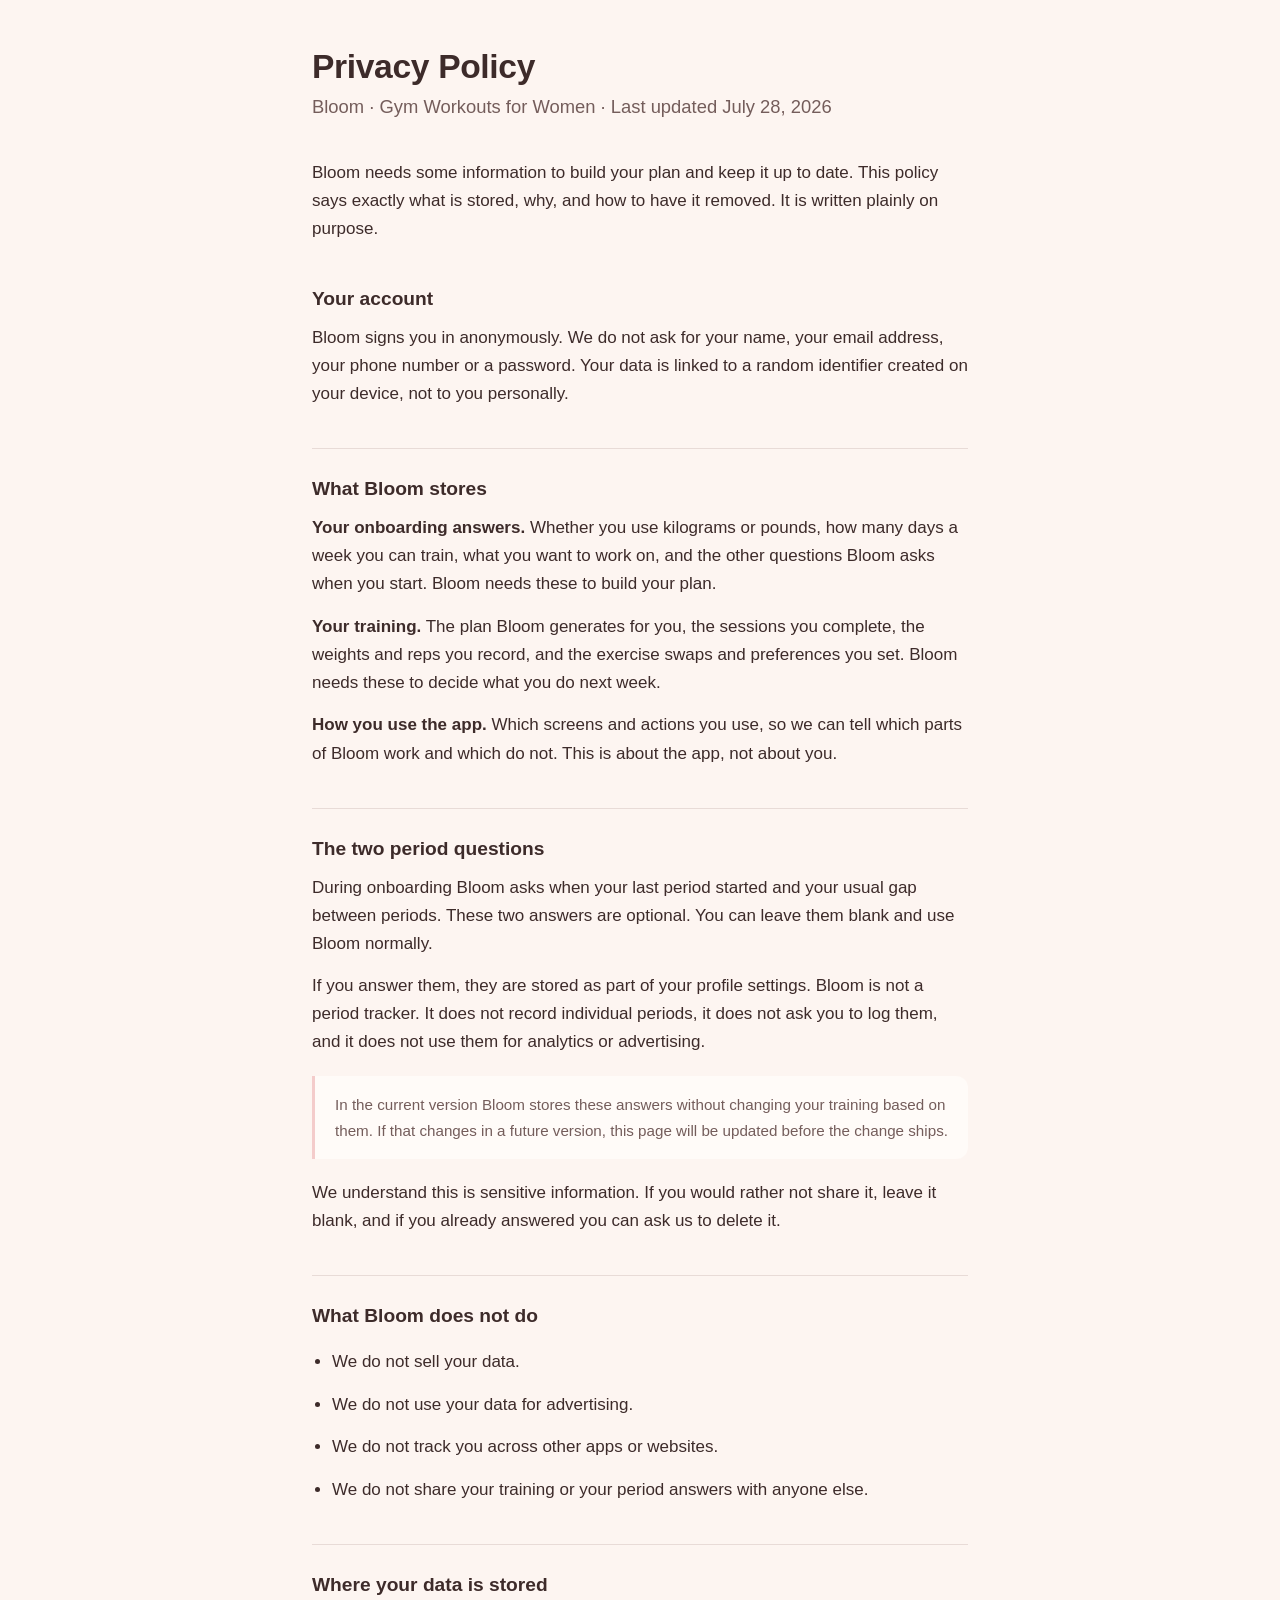
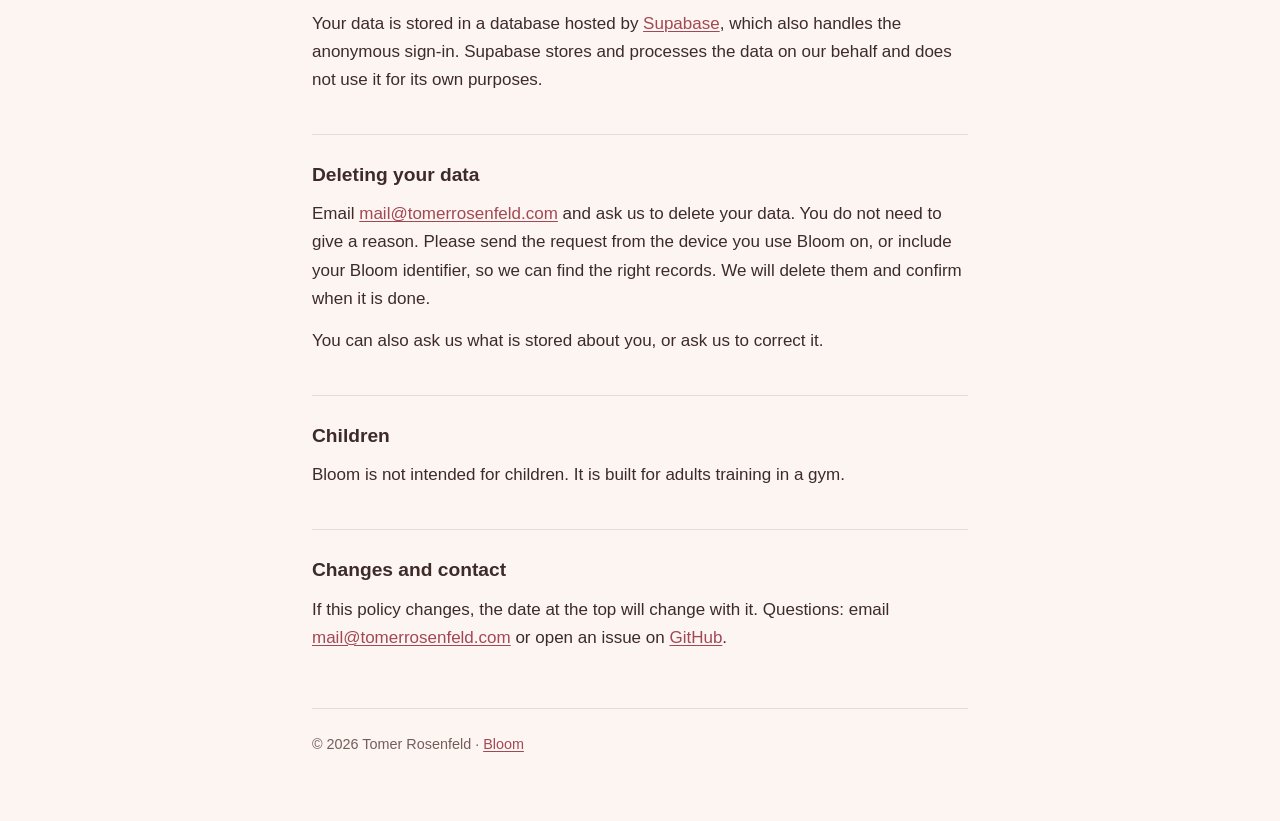
==== privacy.html @ 8844488a "Bloom support and privacy pages" ====
<!DOCTYPE html>
<html lang="en">
<head>
<meta charset="utf-8">
<meta name="viewport" content="width=device-width, initial-scale=1">
<title>Privacy Policy · Bloom</title>
<meta name="description" content="What Bloom stores, why, and how to have it deleted.">
<link rel="icon" href="icon.png">
<link rel="stylesheet" href="style.css">
</head>
<body>
<h1>Privacy Policy</h1>
<p class="sub">Bloom · Gym Workouts for Women · Last updated July 28, 2026</p>

<p>Bloom needs some information to build your plan and keep it up to date. This policy says exactly what is stored, why, and how to have it removed. It is written plainly on purpose.</p>

<h2>Your account</h2>
<p>Bloom signs you in anonymously. We do not ask for your name, your email address, your phone number or a password. Your data is linked to a random identifier created on your device, not to you personally.</p>

<h2>What Bloom stores</h2>
<p><strong>Your onboarding answers.</strong> Whether you use kilograms or pounds, how many days a week you can train, what you want to work on, and the other questions Bloom asks when you start. Bloom needs these to build your plan.</p>
<p><strong>Your training.</strong> The plan Bloom generates for you, the sessions you complete, the weights and reps you record, and the exercise swaps and preferences you set. Bloom needs these to decide what you do next week.</p>
<p><strong>How you use the app.</strong> Which screens and actions you use, so we can tell which parts of Bloom work and which do not. This is about the app, not about you.</p>

<h2>The two period questions</h2>
<p>During onboarding Bloom asks when your last period started and your usual gap between periods. These two answers are optional. You can leave them blank and use Bloom normally.</p>
<p>If you answer them, they are stored as part of your profile settings. Bloom is not a period tracker. It does not record individual periods, it does not ask you to log them, and it does not use them for analytics or advertising.</p>
<div class="note">
<p>In the current version Bloom stores these answers without changing your training based on them. If that changes in a future version, this page will be updated before the change ships.</p>
</div>
<p>We understand this is sensitive information. If you would rather not share it, leave it blank, and if you already answered you can ask us to delete it.</p>

<h2>What Bloom does not do</h2>
<ul>
<li>We do not sell your data.</li>
<li>We do not use your data for advertising.</li>
<li>We do not track you across other apps or websites.</li>
<li>We do not share your training or your period answers with anyone else.</li>
</ul>

<h2>Where your data is stored</h2>
<p>Your data is stored in a database hosted by <a href="https://supabase.com/privacy">Supabase</a>, which also handles the anonymous sign-in. Supabase stores and processes the data on our behalf and does not use it for its own purposes.</p>

<h2>Deleting your data</h2>
<p>Email <a href="mailto:mail@tomerrosenfeld.com">mail@tomerrosenfeld.com</a> and ask us to delete your data. You do not need to give a reason. Please send the request from the device you use Bloom on, or include your Bloom identifier, so we can find the right records. We will delete them and confirm when it is done.</p>
<p>You can also ask us what is stored about you, or ask us to correct it.</p>

<h2>Children</h2>
<p>Bloom is not intended for children. It is built for adults training in a gym.</p>

<h2>Changes and contact</h2>
<p>If this policy changes, the date at the top will change with it. Questions: email <a href="mailto:mail@tomerrosenfeld.com">mail@tomerrosenfeld.com</a> or open an issue on <a href="https://github.com/WomensGym/bloom-site/issues">GitHub</a>.</p>

<footer>© 2026 Tomer Rosenfeld · <a href="./">Bloom</a></footer>
</body>
</html>
---- style.css ----
:root {
  --cream: #FDF5F1;
  --paper: #FFFBF8;
  --blush: #F4CCCB;
  --blush-soft: #FCE5E4;
  --rose: #C76870;
  --rose-deep: #A24854;
  --coral: #E98667;
  --ink: #3D2B2A;
  --ink-soft: #745D5B;
  --line: #E8DBD7;
}

* { box-sizing: border-box; }

body {
  margin: 0 auto;
  padding: 3rem 1.5rem 4rem;
  max-width: 44rem;
  background: var(--cream);
  color: var(--ink);
  font: 17px/1.65 -apple-system, BlinkMacSystemFont, "Segoe UI", Roboto, sans-serif;
  -webkit-text-size-adjust: 100%;
}

.mark {
  display: block;
  width: 88px;
  height: 88px;
  margin: 0 0 1.5rem;
  border-radius: 22px;
  box-shadow: 0 6px 24px rgba(162, 72, 84, 0.14);
}

h1 {
  margin: 0 0 0.35rem;
  font-size: 2.1rem;
  line-height: 1.15;
  letter-spacing: -0.01em;
}

.sub {
  margin: 0 0 2.25rem;
  color: var(--ink-soft);
  font-size: 1.15rem;
}

h2 {
  margin: 2.5rem 0 0.6rem;
  padding-top: 1.5rem;
  border-top: 1px solid var(--line);
  font-size: 1.2rem;
}

h2:first-of-type { border-top: 0; padding-top: 0; }

p, li { margin: 0 0 0.9rem; }

ul { padding-left: 1.25rem; }

a { color: var(--rose-deep); text-decoration-thickness: 1px; text-underline-offset: 2px; }
a:hover { color: var(--coral); }

.note {
  margin: 1.25rem 0;
  padding: 1rem 1.25rem;
  border-left: 3px solid var(--blush);
  border-radius: 0 12px 12px 0;
  background: var(--paper);
  color: var(--ink-soft);
  font-size: 0.95rem;
}

.note p:last-child { margin-bottom: 0; }

footer {
  margin-top: 3.5rem;
  padding-top: 1.5rem;
  border-top: 1px solid var(--line);
  color: var(--ink-soft);
  font-size: 0.9rem;
}

@media (max-width: 30rem) {
  body { padding: 2rem 1.25rem 3rem; }
  h1 { font-size: 1.75rem; }
}
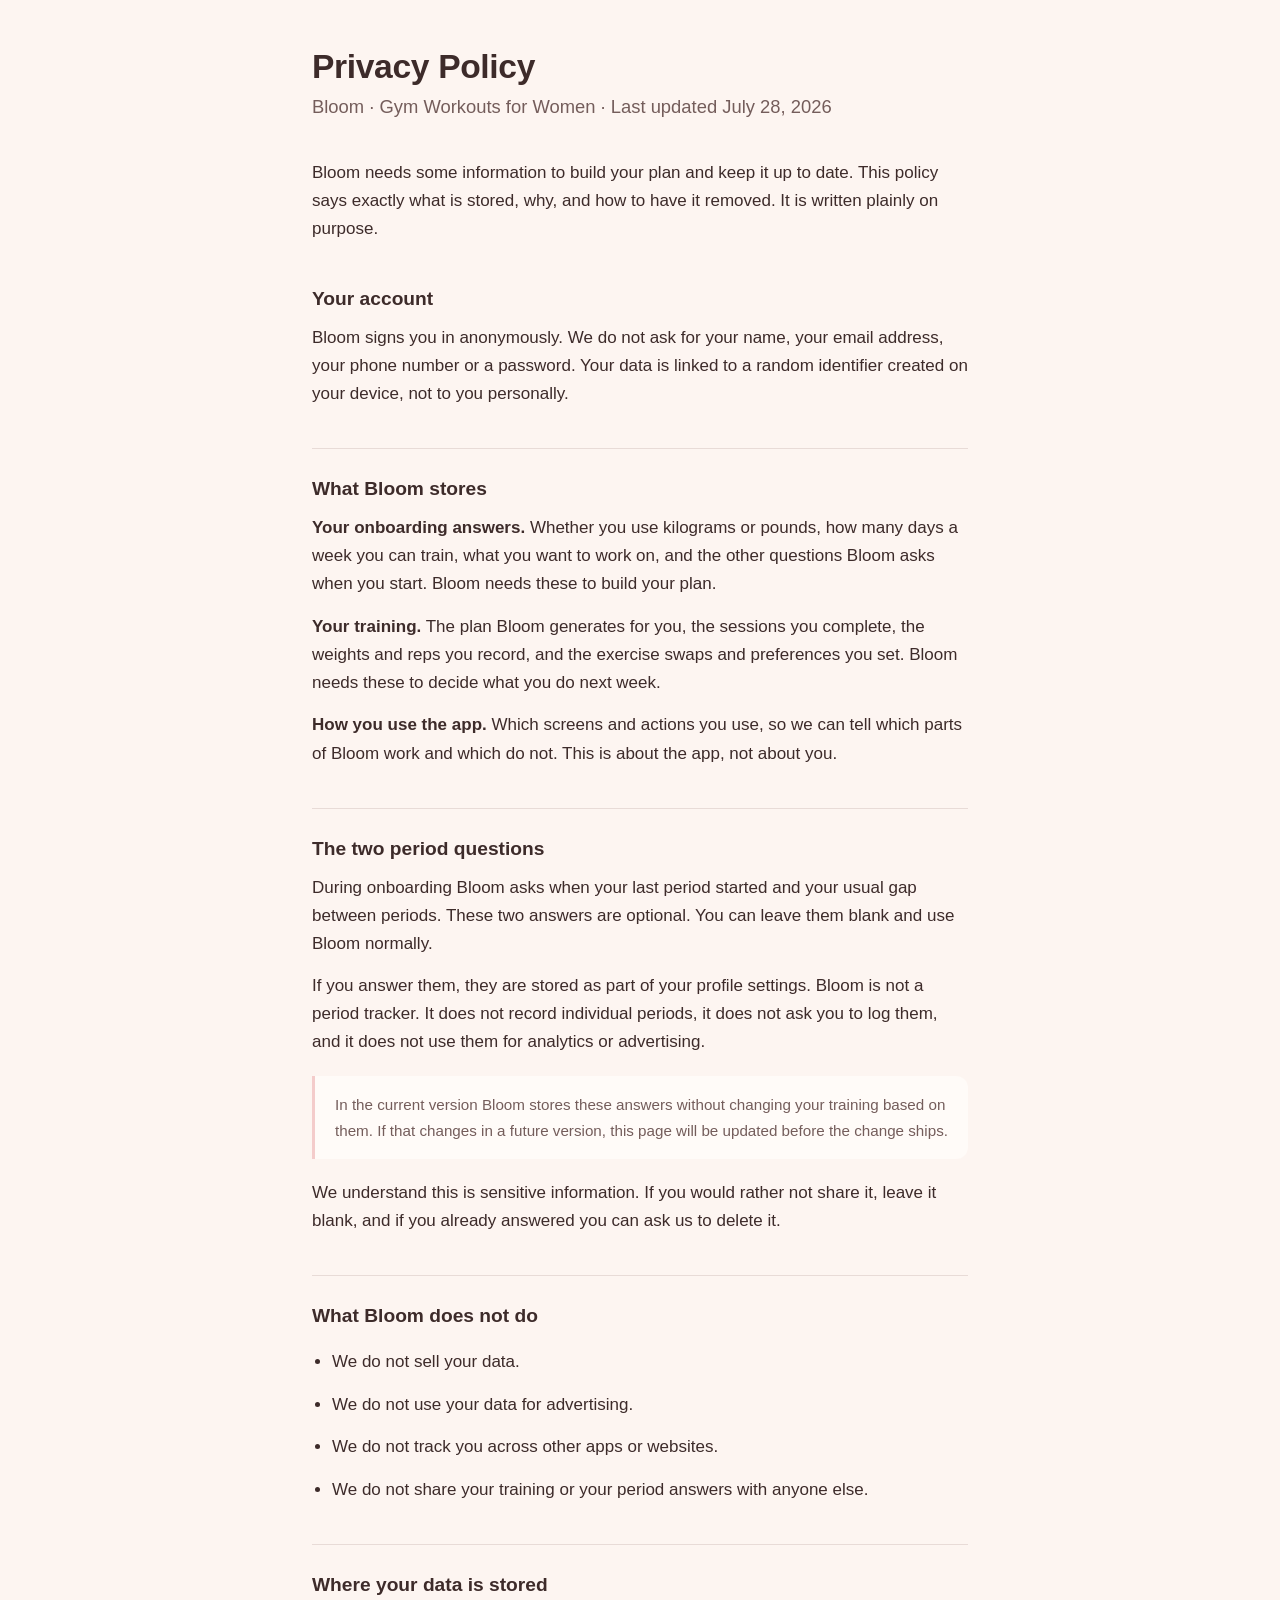
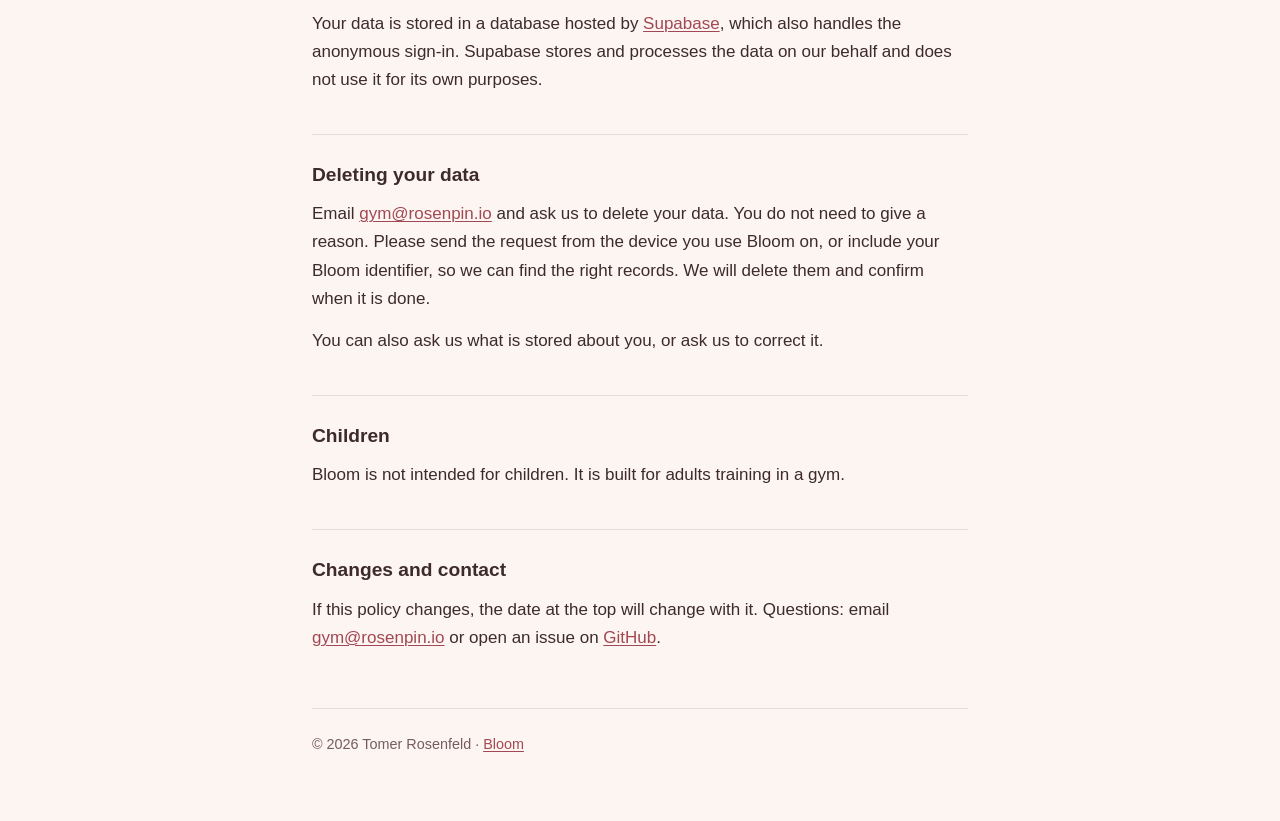
==== commit 218b0f8b: "Use gym@rosenpin.io, the app's own support address" ====
--- a/privacy.html
+++ b/privacy.html
@@ -42,14 +42,14 @@
 <p>Your data is stored in a database hosted by <a href="https://supabase.com/privacy">Supabase</a>, which also handles the anonymous sign-in. Supabase stores and processes the data on our behalf and does not use it for its own purposes.</p>
 
 <h2>Deleting your data</h2>
-<p>Email <a href="mailto:mail@tomerrosenfeld.com">mail@tomerrosenfeld.com</a> and ask us to delete your data. You do not need to give a reason. Please send the request from the device you use Bloom on, or include your Bloom identifier, so we can find the right records. We will delete them and confirm when it is done.</p>
+<p>Email <a href="mailto:gym@rosenpin.io">gym@rosenpin.io</a> and ask us to delete your data. You do not need to give a reason. Please send the request from the device you use Bloom on, or include your Bloom identifier, so we can find the right records. We will delete them and confirm when it is done.</p>
 <p>You can also ask us what is stored about you, or ask us to correct it.</p>
 
 <h2>Children</h2>
 <p>Bloom is not intended for children. It is built for adults training in a gym.</p>
 
 <h2>Changes and contact</h2>
-<p>If this policy changes, the date at the top will change with it. Questions: email <a href="mailto:mail@tomerrosenfeld.com">mail@tomerrosenfeld.com</a> or open an issue on <a href="https://github.com/WomensGym/bloom-site/issues">GitHub</a>.</p>
+<p>If this policy changes, the date at the top will change with it. Questions: email <a href="mailto:gym@rosenpin.io">gym@rosenpin.io</a> or open an issue on <a href="https://github.com/WomensGym/bloom-site/issues">GitHub</a>.</p>
 
 <footer>© 2026 Tomer Rosenfeld · <a href="./">Bloom</a></footer>
 </body>
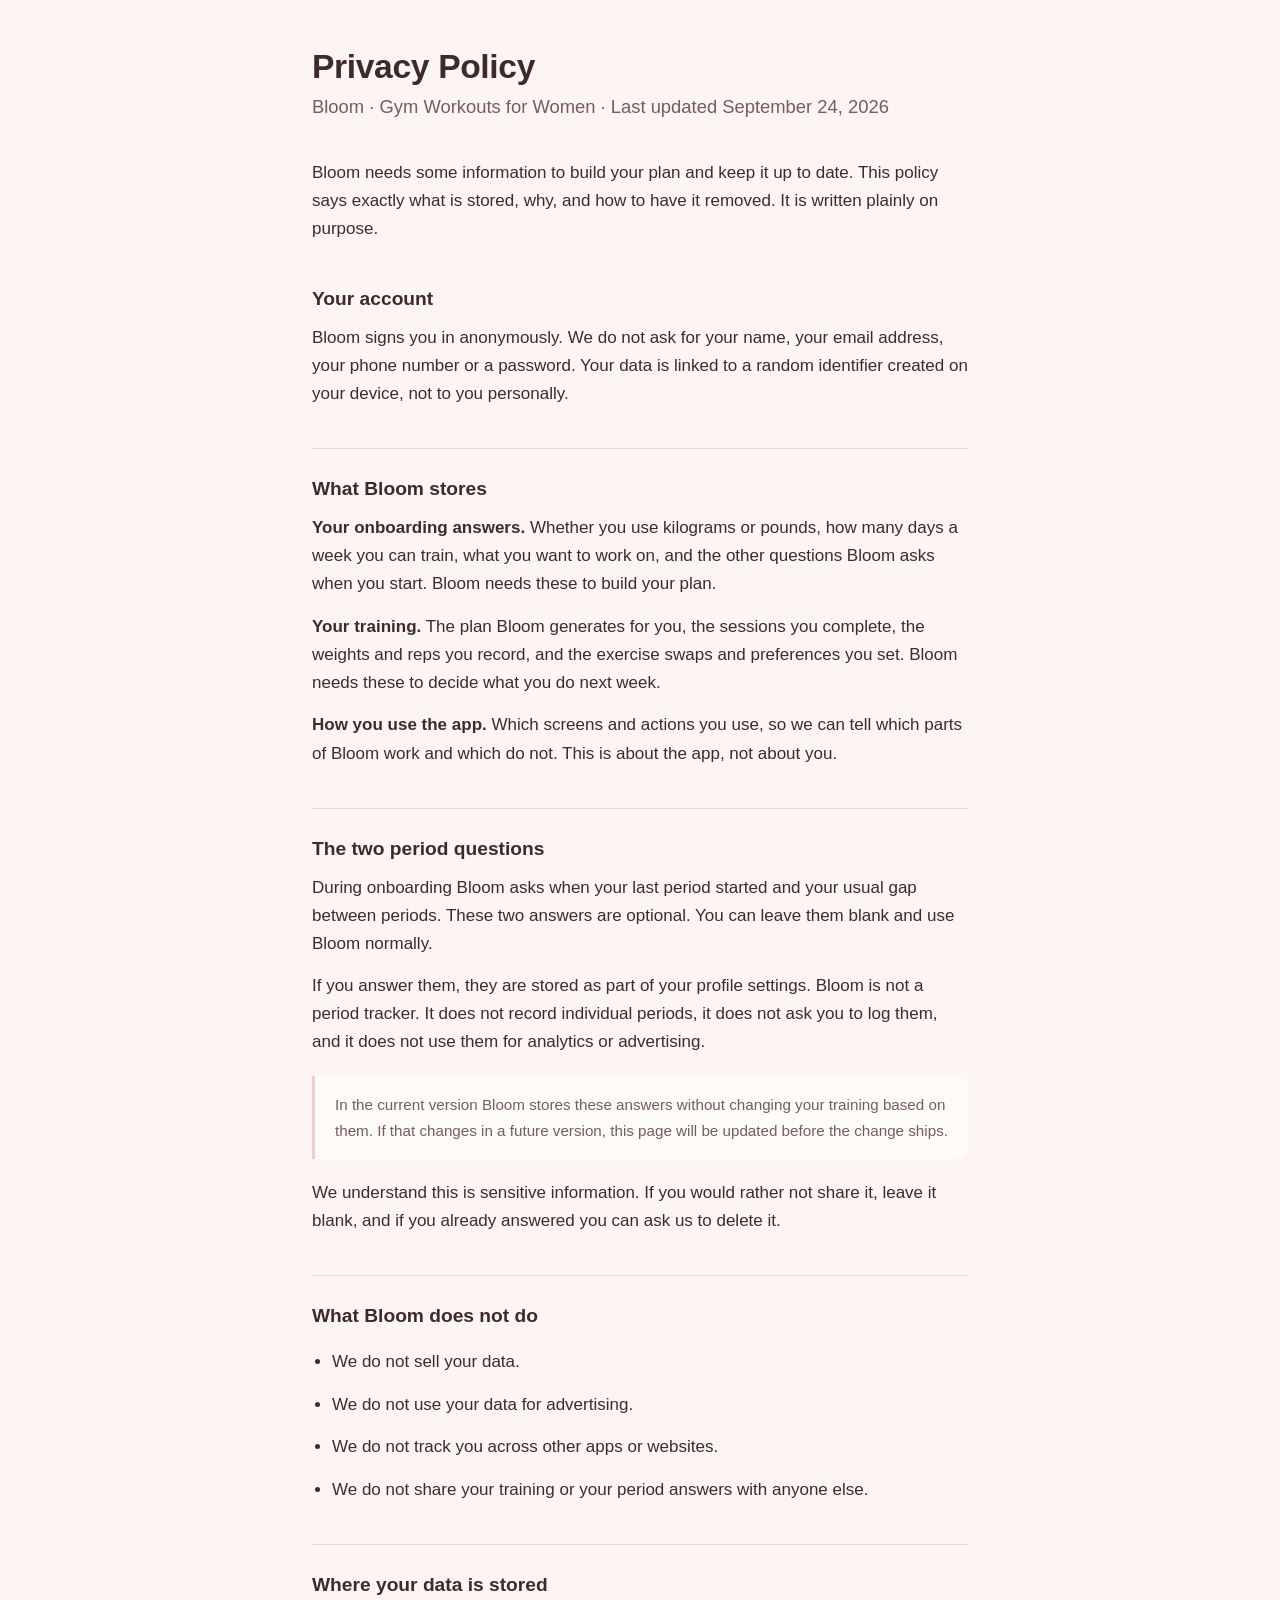
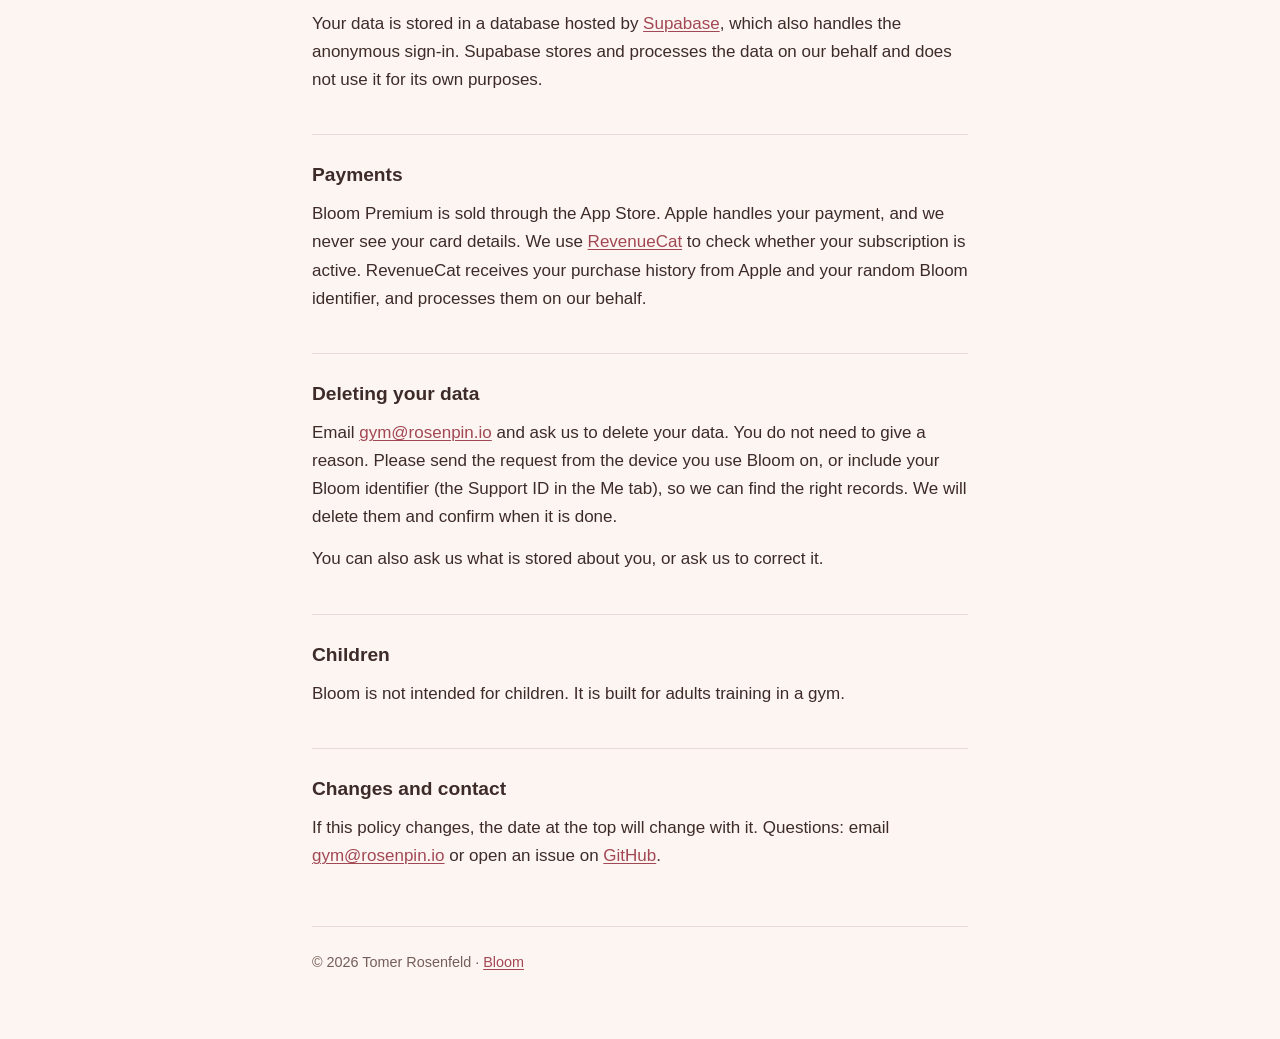
==== commit 24ff3334: "privacy: payments via App Store and RevenueCat; Support ID" ====
--- a/privacy.html
+++ b/privacy.html
@@ -10,7 +10,7 @@
 </head>
 <body>
 <h1>Privacy Policy</h1>
-<p class="sub">Bloom · Gym Workouts for Women · Last updated July 28, 2026</p>
+<p class="sub">Bloom · Gym Workouts for Women · Last updated September 24, 2026</p>
 
 <p>Bloom needs some information to build your plan and keep it up to date. This policy says exactly what is stored, why, and how to have it removed. It is written plainly on purpose.</p>
 
@@ -41,8 +41,11 @@
 <h2>Where your data is stored</h2>
 <p>Your data is stored in a database hosted by <a href="https://supabase.com/privacy">Supabase</a>, which also handles the anonymous sign-in. Supabase stores and processes the data on our behalf and does not use it for its own purposes.</p>
 
+<h2>Payments</h2>
+<p>Bloom Premium is sold through the App Store. Apple handles your payment, and we never see your card details. We use <a href="https://www.revenuecat.com/privacy">RevenueCat</a> to check whether your subscription is active. RevenueCat receives your purchase history from Apple and your random Bloom identifier, and processes them on our behalf.</p>
+
 <h2>Deleting your data</h2>
-<p>Email <a href="mailto:gym@rosenpin.io">gym@rosenpin.io</a> and ask us to delete your data. You do not need to give a reason. Please send the request from the device you use Bloom on, or include your Bloom identifier, so we can find the right records. We will delete them and confirm when it is done.</p>
+<p>Email <a href="mailto:gym@rosenpin.io">gym@rosenpin.io</a> and ask us to delete your data. You do not need to give a reason. Please send the request from the device you use Bloom on, or include your Bloom identifier (the Support ID in the Me tab), so we can find the right records. We will delete them and confirm when it is done.</p>
 <p>You can also ask us what is stored about you, or ask us to correct it.</p>
 
 <h2>Children</h2>
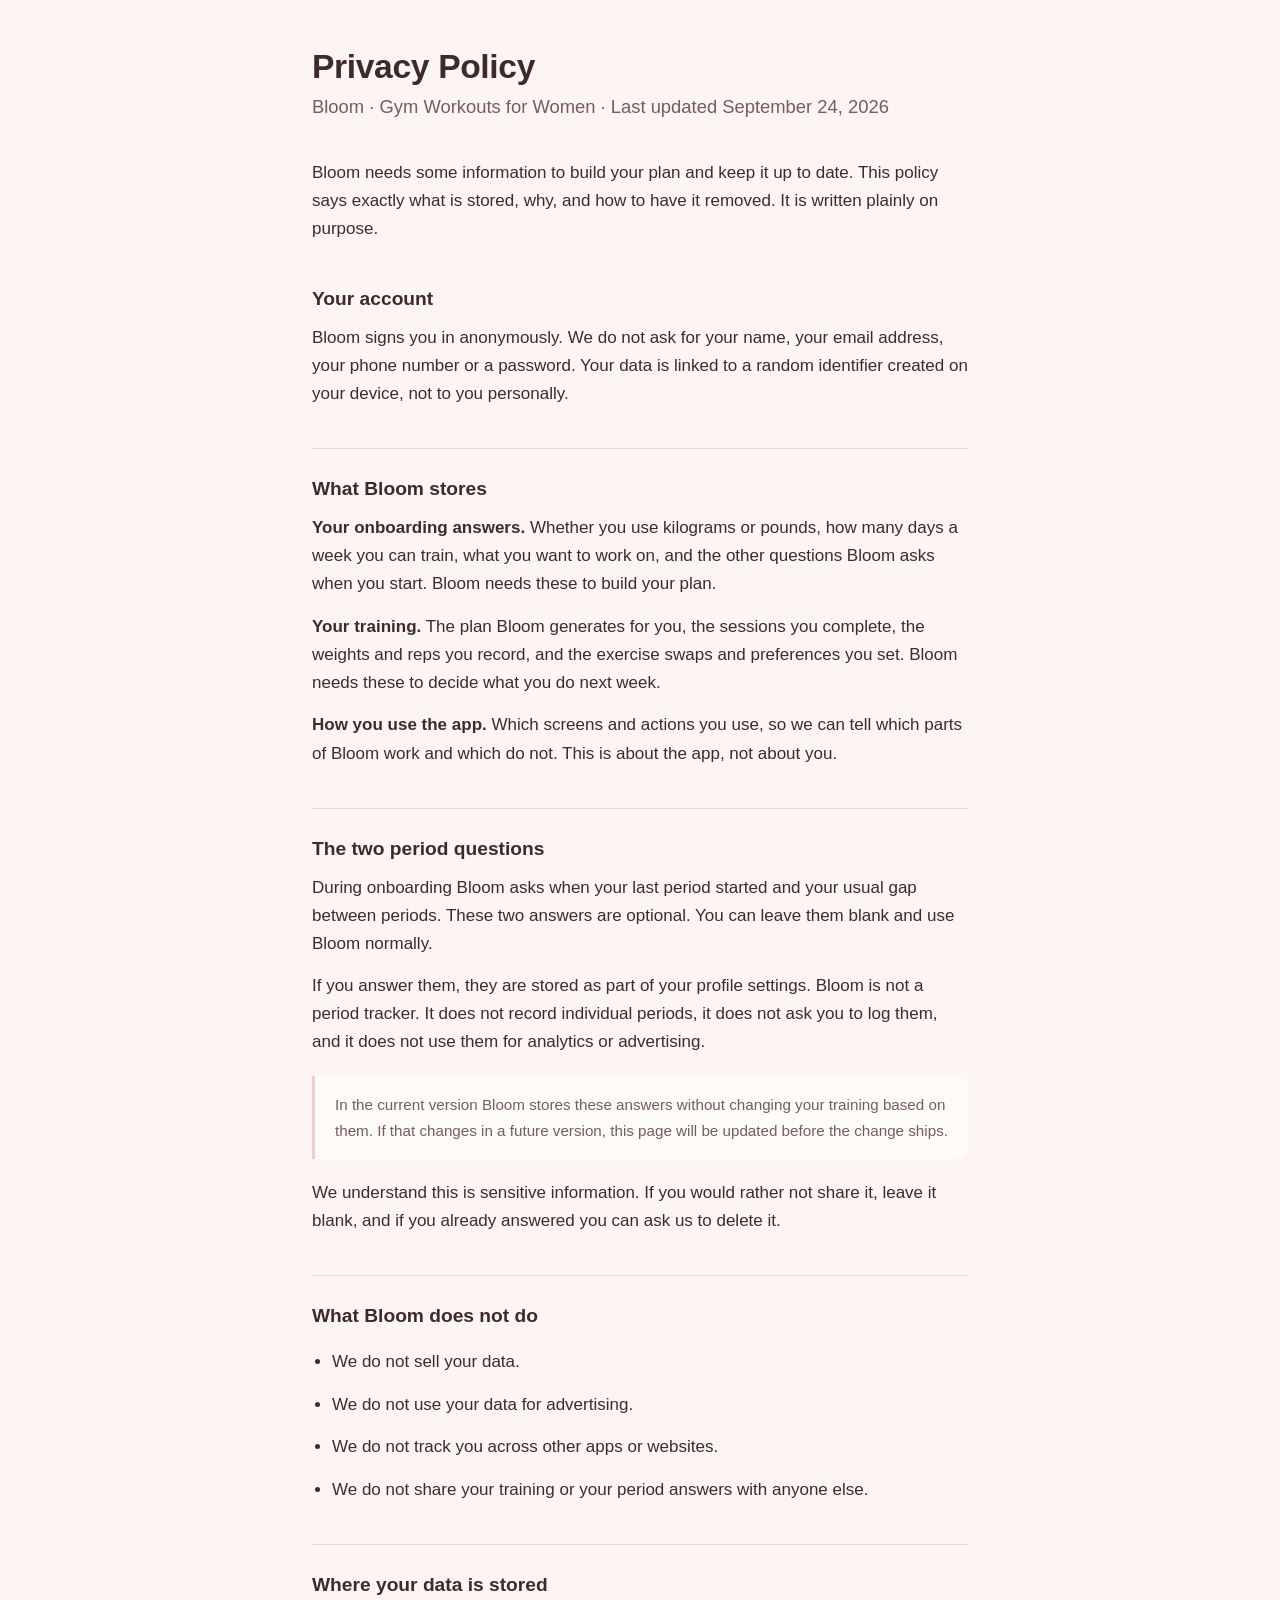
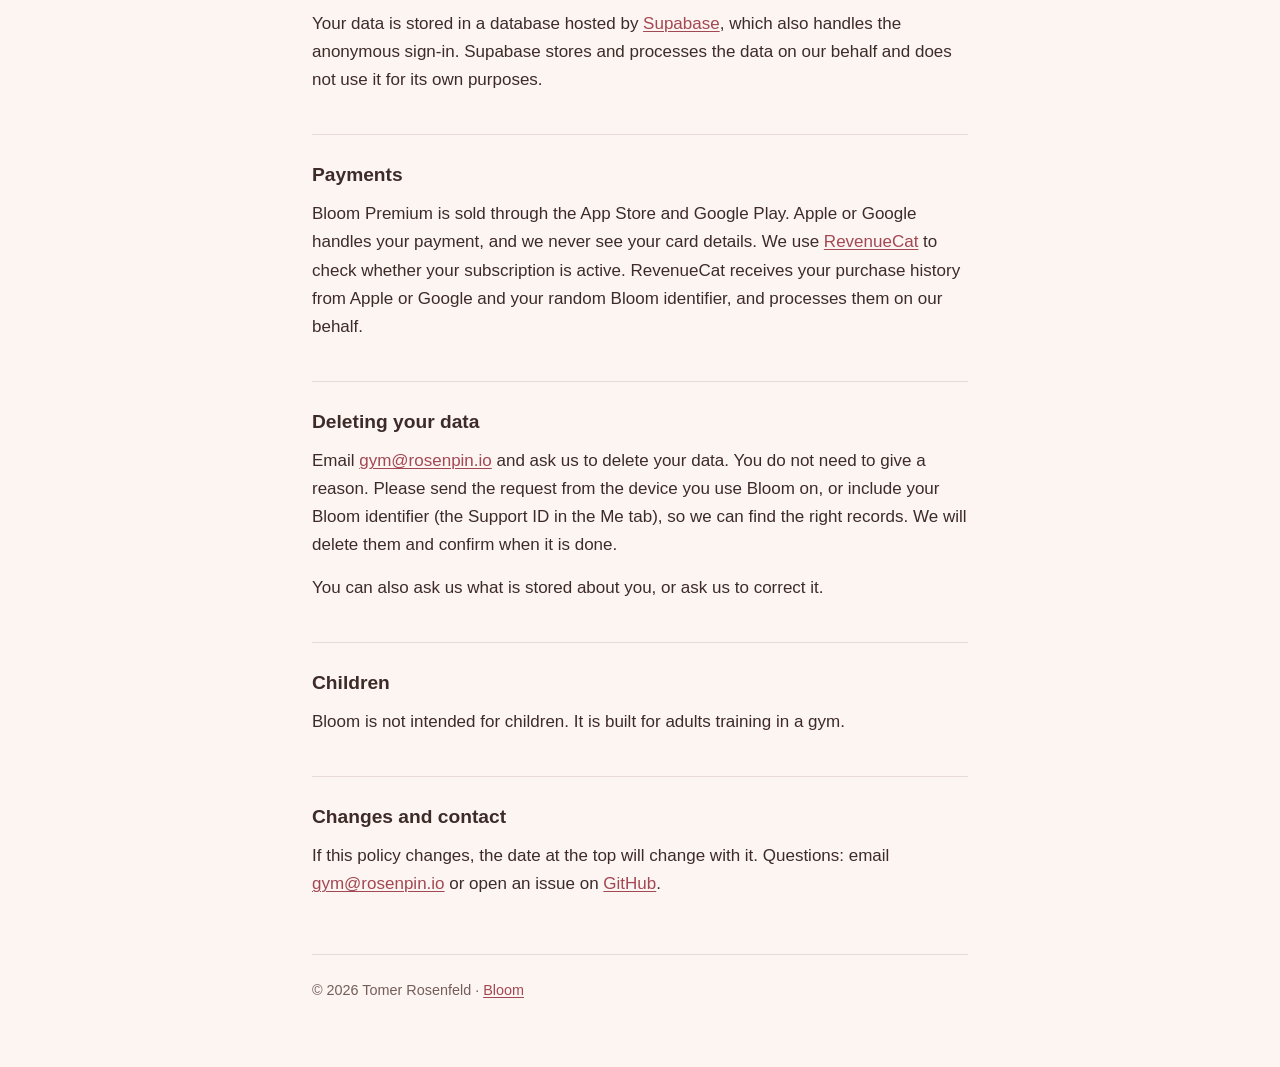
==== commit 597d063c: "privacy: payments through Google Play too" ====
--- a/privacy.html
+++ b/privacy.html
@@ -42,7 +42,7 @@
 <p>Your data is stored in a database hosted by <a href="https://supabase.com/privacy">Supabase</a>, which also handles the anonymous sign-in. Supabase stores and processes the data on our behalf and does not use it for its own purposes.</p>
 
 <h2>Payments</h2>
-<p>Bloom Premium is sold through the App Store. Apple handles your payment, and we never see your card details. We use <a href="https://www.revenuecat.com/privacy">RevenueCat</a> to check whether your subscription is active. RevenueCat receives your purchase history from Apple and your random Bloom identifier, and processes them on our behalf.</p>
+<p>Bloom Premium is sold through the App Store and Google Play. Apple or Google handles your payment, and we never see your card details. We use <a href="https://www.revenuecat.com/privacy">RevenueCat</a> to check whether your subscription is active. RevenueCat receives your purchase history from Apple or Google and your random Bloom identifier, and processes them on our behalf.</p>
 
 <h2>Deleting your data</h2>
 <p>Email <a href="mailto:gym@rosenpin.io">gym@rosenpin.io</a> and ask us to delete your data. You do not need to give a reason. Please send the request from the device you use Bloom on, or include your Bloom identifier (the Support ID in the Me tab), so we can find the right records. We will delete them and confirm when it is done.</p>
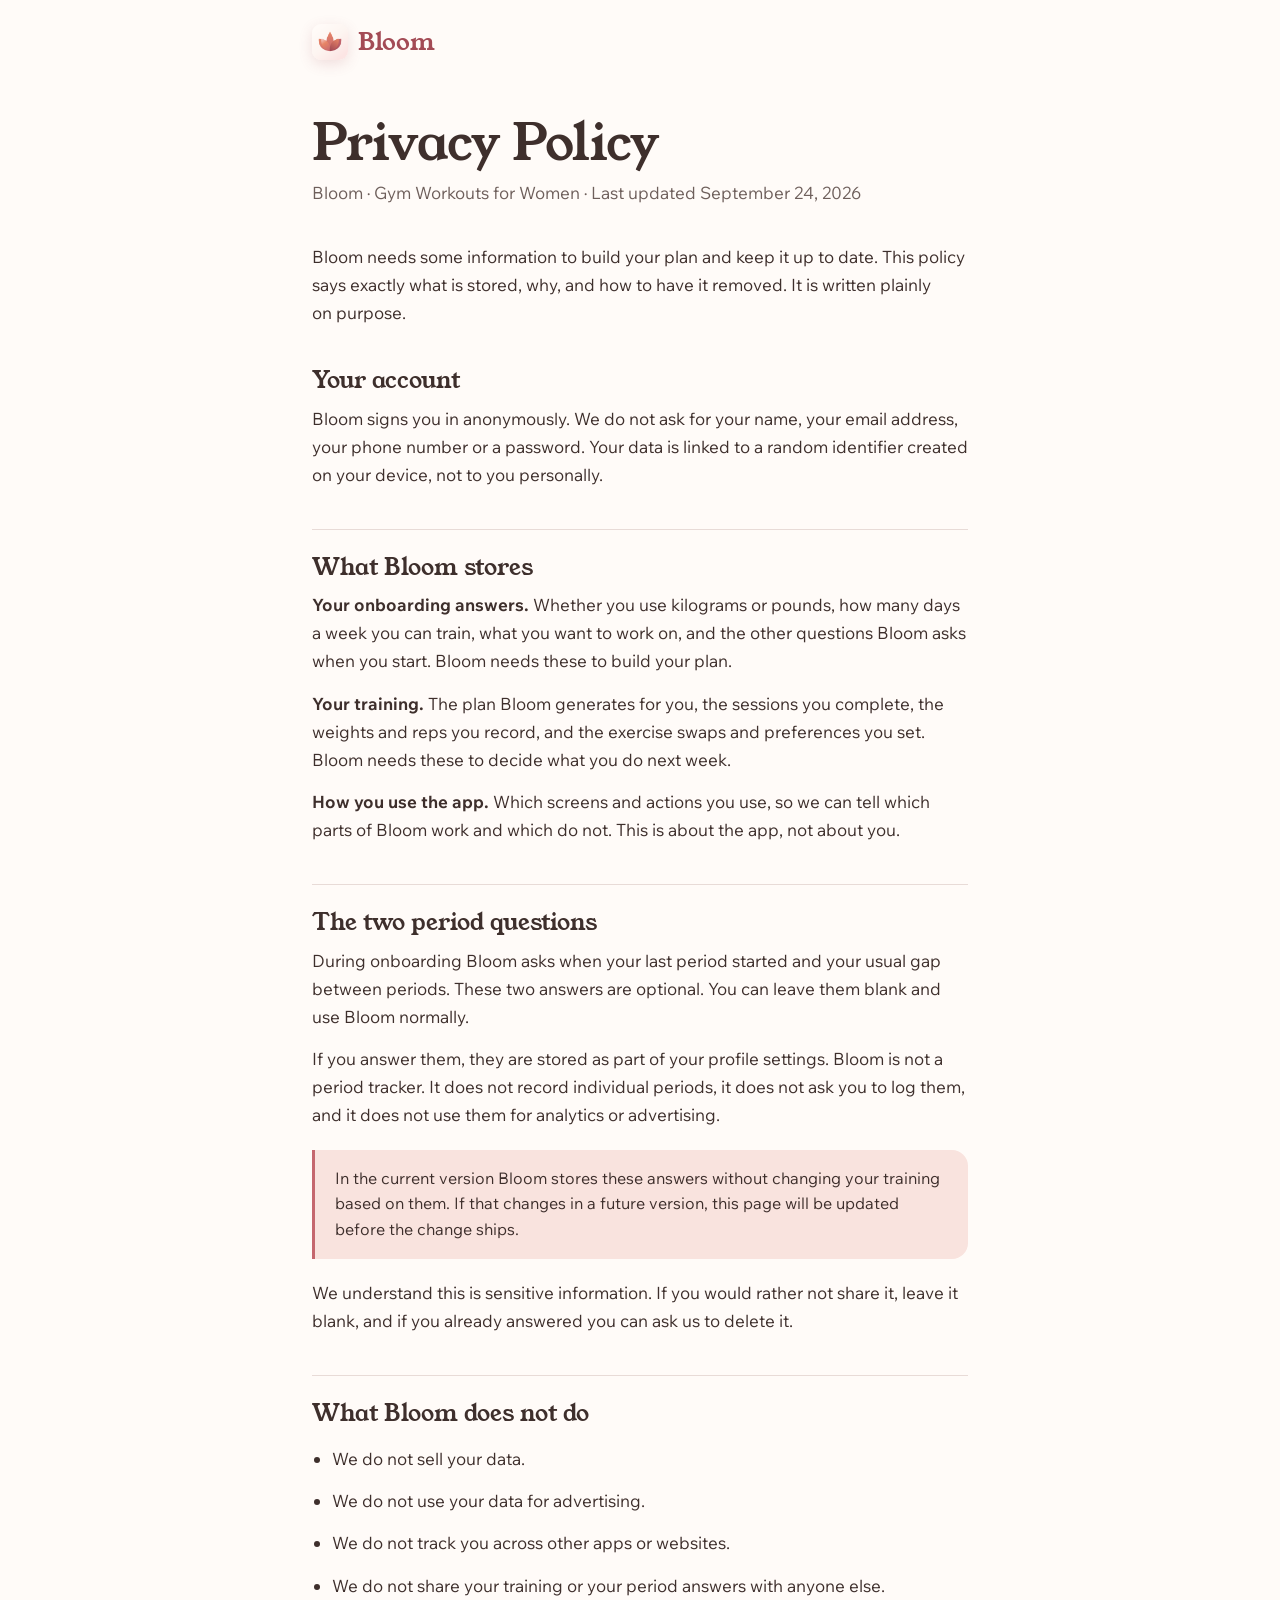
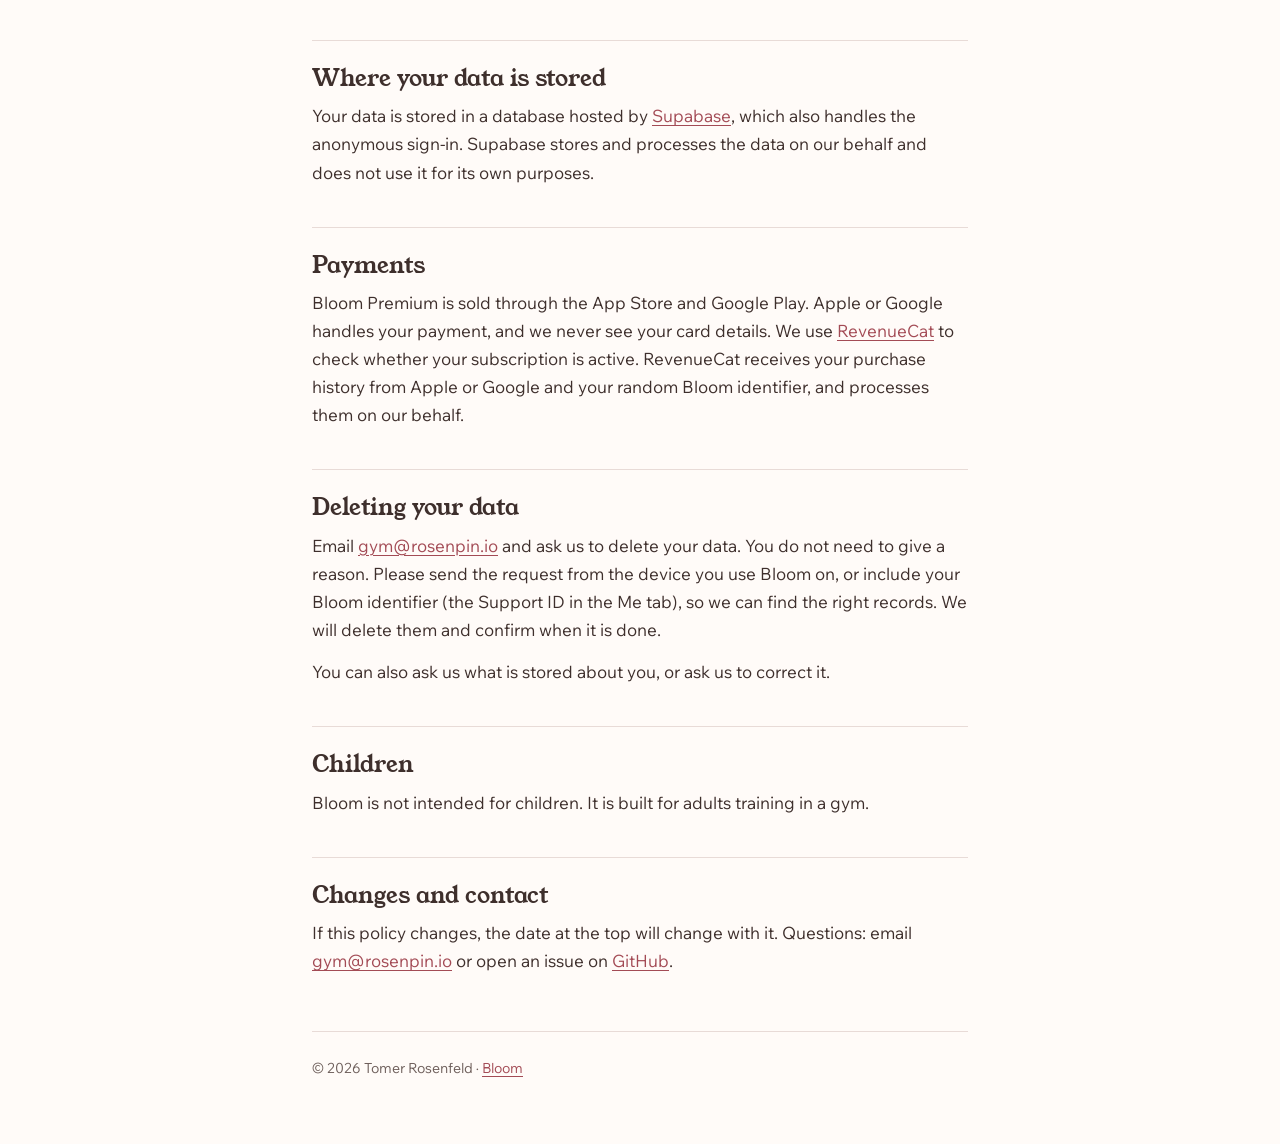
==== commit 68f32443: "Redesign: motion landing page, store badges, restyled privacy - index.html + site.css + main.js: her" ====
--- a/privacy.html
+++ b/privacy.html
@@ -5,10 +5,17 @@
 <meta name="viewport" content="width=device-width, initial-scale=1">
 <title>Privacy Policy · Bloom</title>
 <meta name="description" content="What Bloom stores, why, and how to have it deleted.">
-<link rel="icon" href="icon.png">
+<link rel="icon" href="favicon-32.png" sizes="32x32" type="image/png">
+<link rel="icon" href="icon.png" sizes="192x192" type="image/png">
+<link rel="apple-touch-icon" href="apple-touch-icon.png">
+<link rel="canonical" href="https://womensgym.github.io/bloom-site/privacy.html">
+<link rel="preconnect" href="https://fonts.googleapis.com">
+<link rel="preconnect" href="https://fonts.gstatic.com" crossorigin>
+<link rel="stylesheet" href="https://fonts.googleapis.com/css2?family=Wix+Madefor+Text:wght@400..800&family=Young+Serif&display=swap">
 <link rel="stylesheet" href="style.css">
 </head>
 <body>
+<header class="top"><a class="brand" href="./"><img src="icon.png" alt="" width="36" height="36"><span>Bloom</span></a></header>
 <h1>Privacy Policy</h1>
 <p class="sub">Bloom · Gym Workouts for Women · Last updated September 24, 2026</p>
 
--- a/style.css
+++ b/style.css
@@ -1,27 +1,33 @@
+/* Bloom · text pages (privacy). Same tokens and type as the landing page (site.css). */
 :root {
-  --cream: #FDF5F1;
-  --paper: #FFFBF8;
-  --blush: #F4CCCB;
-  --blush-soft: #FCE5E4;
-  --rose: #C76870;
-  --rose-deep: #A24854;
-  --coral: #E98667;
-  --ink: #3D2B2A;
-  --ink-soft: #745D5B;
-  --line: #E8DBD7;
+  --cream: #fffbf8;
+  --blush: #f9e3de;
+  --rose: #c5676e;
+  --rose-deep: #a34b55;
+  --ink: #3e2f2c;
+  --grey: #6e5f5b;
+  --line: #e8dbd7;
+  --serif: "Young Serif", Georgia, "Times New Roman", serif;
+  --sans: "Wix Madefor Text", system-ui, -apple-system, "Segoe UI", Roboto, sans-serif;
+  color-scheme: light;
 }
 
 * { box-sizing: border-box; }
 
 body {
   margin: 0 auto;
-  padding: 3rem 1.5rem 4rem;
+  padding: 1.5rem 1.5rem 4rem;
   max-width: 44rem;
   background: var(--cream);
   color: var(--ink);
-  font: 17px/1.65 -apple-system, BlinkMacSystemFont, "Segoe UI", Roboto, sans-serif;
+  font: 400 1.0625rem/1.65 var(--sans);
   -webkit-text-size-adjust: 100%;
+  -webkit-font-smoothing: antialiased;
 }
+
+.top { margin-bottom: 3rem; }
+.brand { display: inline-flex; align-items: center; gap: 10px; color: var(--rose-deep); text-decoration: none; font: 400 1.5rem/1 var(--serif); }
+.brand img { width: 36px; height: 36px; border-radius: 9px; box-shadow: 0 4px 14px rgba(163, 75, 85, 0.16); }
 
 .mark {
   display: block;
@@ -29,46 +35,48 @@
   height: 88px;
   margin: 0 0 1.5rem;
   border-radius: 22px;
-  box-shadow: 0 6px 24px rgba(162, 72, 84, 0.14);
+  box-shadow: 0 6px 24px rgba(163, 75, 85, 0.14);
 }
 
 h1 {
-  margin: 0 0 0.35rem;
-  font-size: 2.1rem;
-  line-height: 1.15;
-  letter-spacing: -0.01em;
+  margin: 0 0 0.6rem;
+  font: 400 clamp(2.2rem, 1.6rem + 2.4vw, 3.2rem)/1.05 var(--serif);
+  letter-spacing: -0.015em;
 }
 
 .sub {
   margin: 0 0 2.25rem;
-  color: var(--ink-soft);
-  font-size: 1.15rem;
+  color: var(--grey);
+  font-size: 1.05rem;
 }
 
 h2 {
   margin: 2.5rem 0 0.6rem;
   padding-top: 1.5rem;
   border-top: 1px solid var(--line);
-  font-size: 1.2rem;
+  font: 400 1.45rem/1.2 var(--serif);
 }
 
 h2:first-of-type { border-top: 0; padding-top: 0; }
 
-p, li { margin: 0 0 0.9rem; }
+p, li { margin: 0 0 0.9rem; text-wrap: pretty; }
 
 ul { padding-left: 1.25rem; }
 
-a { color: var(--rose-deep); text-decoration-thickness: 1px; text-underline-offset: 2px; }
-a:hover { color: var(--coral); }
+strong { font-weight: 700; }
+
+a { color: var(--rose-deep); text-decoration-thickness: 1px; text-underline-offset: 3px; }
+a:hover { color: var(--ink); }
+:focus-visible { outline: 3px solid var(--rose-deep); outline-offset: 3px; border-radius: 6px; }
 
 .note {
   margin: 1.25rem 0;
   padding: 1rem 1.25rem;
-  border-left: 3px solid var(--blush);
-  border-radius: 0 12px 12px 0;
-  background: var(--paper);
-  color: var(--ink-soft);
-  font-size: 0.95rem;
+  border-left: 3px solid var(--rose);
+  border-radius: 0 16px 16px 0;
+  background: var(--blush);
+  color: var(--ink);
+  font-size: 0.975rem;
 }
 
 .note p:last-child { margin-bottom: 0; }
@@ -77,11 +85,11 @@
   margin-top: 3.5rem;
   padding-top: 1.5rem;
   border-top: 1px solid var(--line);
-  color: var(--ink-soft);
+  color: var(--grey);
   font-size: 0.9rem;
 }
 
 @media (max-width: 30rem) {
-  body { padding: 2rem 1.25rem 3rem; }
-  h1 { font-size: 1.75rem; }
+  body { padding: 1.25rem 1.25rem 3rem; }
+  .top { margin-bottom: 2.25rem; }
 }
